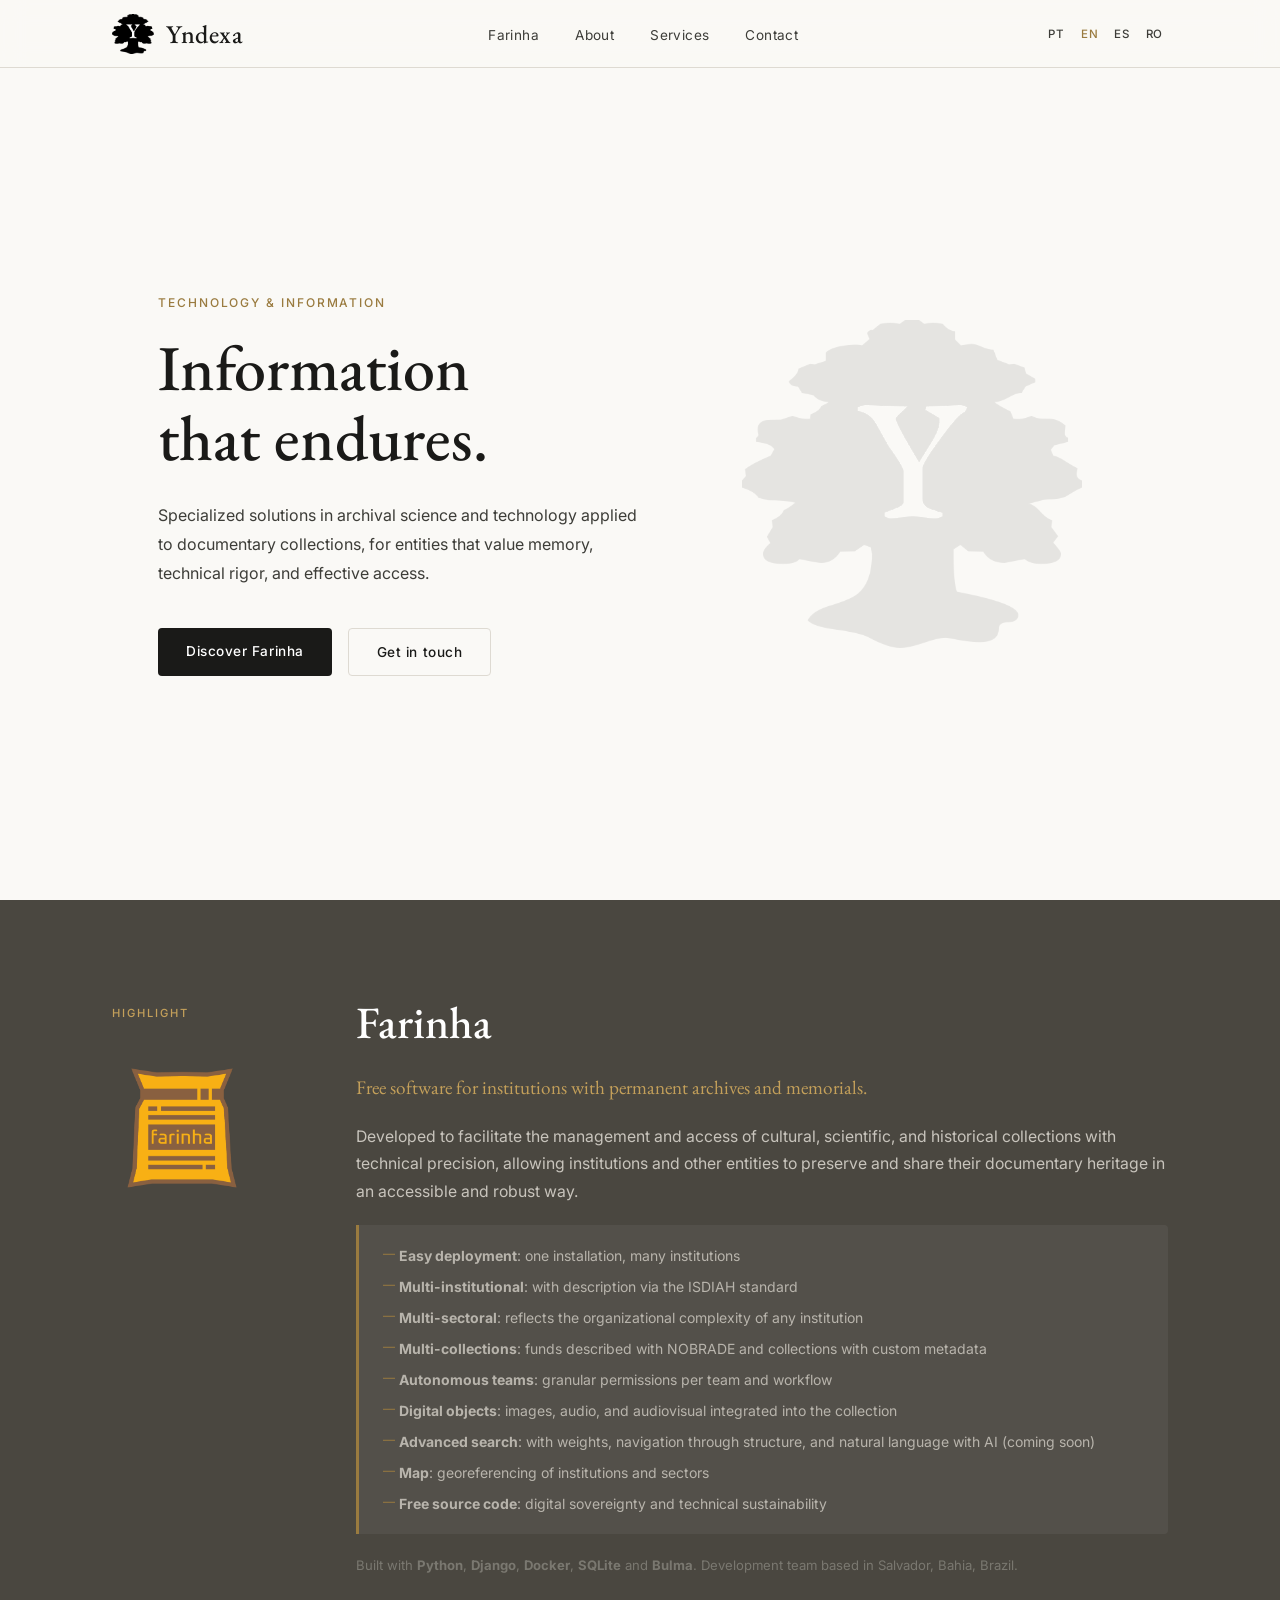
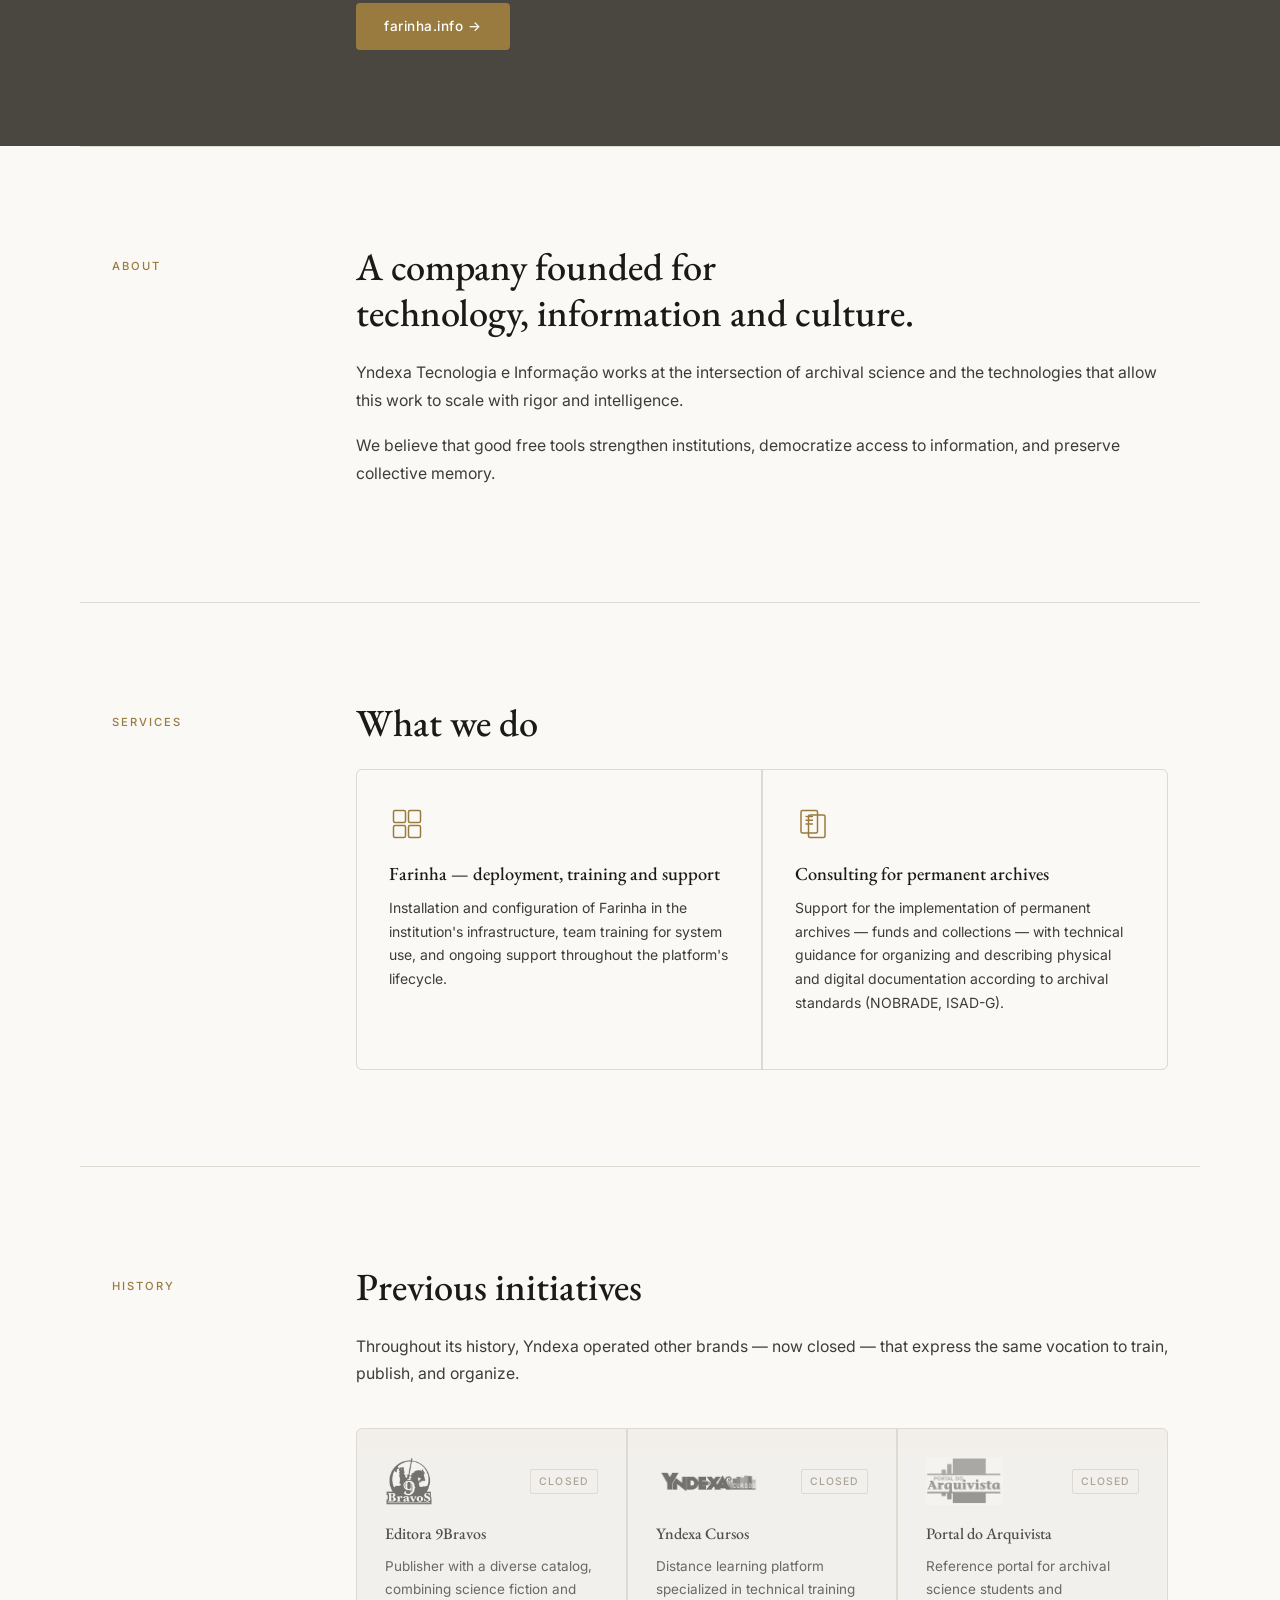
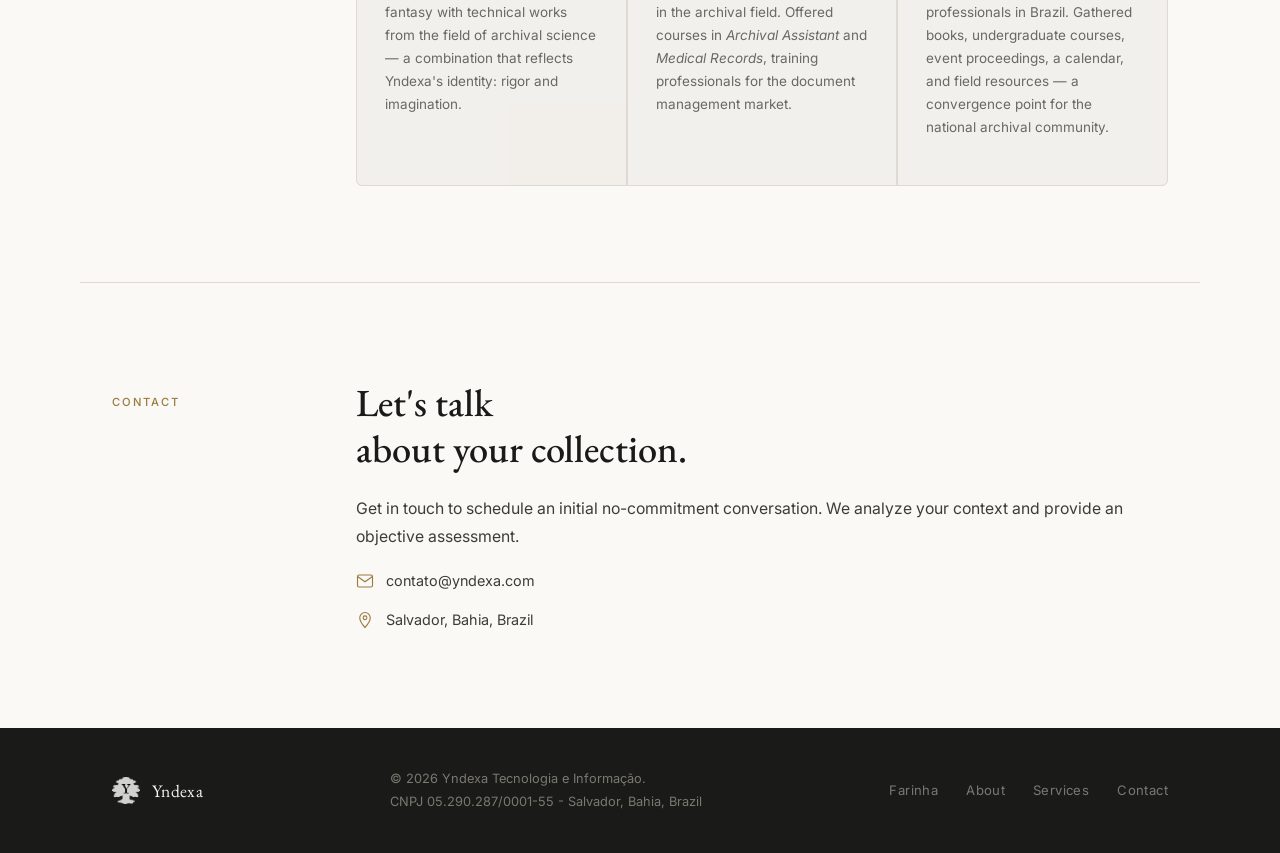
==== en/index.html @ 40dc2eb5 "Adiciona versões em inglês, espanhol e romeno - Seletor de idioma (PT/EN/ES/RO) no nav de todas as p" ====
<!DOCTYPE html>
<html lang="en">
<head>
  <meta charset="UTF-8" />
  <meta name="viewport" content="width=device-width, initial-scale=1.0" />
  <title>Yndexa — Technology and Information</title>
  <link rel="icon" type="image/png" href="../Yndexa.png" />
  <link rel="stylesheet" href="../styles.css" />
  <link rel="preconnect" href="https://fonts.googleapis.com" />
  <link rel="preconnect" href="https://fonts.gstatic.com" crossorigin />
  <link href="https://fonts.googleapis.com/css2?family=EB+Garamond:ital,wght@0,400;0,500;0,600;1,400&family=Inter:wght@300;400;500&display=swap" rel="stylesheet" />
</head>
<body>

  <!-- NAV -->
  <header class="site-header">
    <nav class="nav container">
      <a href="../" class="nav-brand">
        <img src="../Yndexa.png" alt="Yndexa" class="nav-logo" />
        <span class="nav-name">Yndexa</span>
      </a>
      <ul class="nav-links">
        <li><a href="#farinha">Farinha</a></li>
        <li><a href="#about">About</a></li>
        <li><a href="#services">Services</a></li>
        <li><a href="#contact">Contact</a></li>
      </ul>
      <div class="nav-lang">
        <a href="/">PT</a>
        <a href="/en/" class="active">EN</a>
        <a href="/es/">ES</a>
        <a href="/ro/">RO</a>
      </div>
      <button class="nav-toggle" aria-label="Menu" id="navToggle">
        <span></span><span></span><span></span>
      </button>
    </nav>
  </header>

  <!-- HERO -->
  <section class="hero">
    <div class="hero-inner container">
      <div class="hero-text">
        <p class="hero-eyebrow">Technology &amp; Information</p>
        <h1 class="hero-title">Information<br/>that endures.</h1>
        <p class="hero-sub">
          Specialized solutions in archival science and technology applied to documentary collections,
          for entities that value memory, technical rigor, and effective access.
        </p>
        <div class="hero-cta">
          <a href="#farinha" class="btn btn-primary">Discover Farinha</a>
          <a href="#contact" class="btn btn-ghost">Get in touch</a>
        </div>
      </div>
      <div class="hero-emblem">
        <img src="../Yndexa.png" alt="Yndexa" />
      </div>
    </div>
  </section>

  <!-- FARINHA -->
  <section class="farinha section" id="farinha">
    <div class="container about-grid">
      <div class="about-label">
        <span class="section-tag">Highlight</span>
        <div class="farinha-logo">
          <img src="../farinha.png" alt="Farinha — free software for archives" />
        </div>
      </div>
      <div class="about-content farinha-text">
        <h2 class="section-title">Farinha</h2>
        <p class="farinha-tagline">
          Free software for institutions with permanent archives and memorials.
        </p>
        <p>
          Developed to facilitate the management and access of cultural, scientific,
          and historical collections with technical precision, allowing institutions and other entities
          to preserve and share their documentary heritage in an accessible and robust way.
        </p>
        <ul class="farinha-features">
          <li><strong>Easy deployment</strong>: one installation, many institutions</li>
          <li><strong>Multi-institutional</strong>: with description via the ISDIAH standard</li>
          <li><strong>Multi-sectoral</strong>: reflects the organizational complexity of any institution</li>
          <li><strong>Multi-collections</strong>: funds described with NOBRADE and collections with custom metadata</li>
          <li><strong>Autonomous teams</strong>: granular permissions per team and workflow</li>
          <li><strong>Digital objects</strong>: images, audio, and audiovisual integrated into the collection</li>
          <li><strong>Advanced search</strong>: with weights, navigation through structure, and natural language with AI (coming soon)</li>
          <li><strong>Map</strong>: georeferencing of institutions and sectors</li>
          <li><strong>Free source code</strong>: digital sovereignty and technical sustainability</li>
        </ul>
        <p class="farinha-stack">
          Built with <strong>Python</strong>, <strong>Django</strong>, <strong>Docker</strong>, <strong>SQLite</strong> and <strong>Bulma</strong>.
          Development team based in Salvador, Bahia, Brazil.
        </p>
        <a href="https://farinha.info" class="btn btn-primary" target="_blank" rel="noopener">
          farinha.info &rarr;
        </a>
      </div>
    </div>
  </section>

  <!-- DIVISOR -->
  <div class="divider container"><hr /></div>

  <!-- ABOUT -->
  <section class="about section" id="about">
    <div class="container about-grid">
      <div class="about-label">
        <span class="section-tag">About</span>
      </div>
      <div class="about-content">
        <h2 class="section-title">A company founded for<br/>technology, information and culture.</h2>
        <p>
          Yndexa Tecnologia e Informação works at the intersection of archival science and the technologies
          that allow this work to scale with rigor and intelligence.
        </p>
        <p>
          We believe that good free tools strengthen institutions, democratize
          access to information, and preserve collective memory.
        </p>
      </div>
    </div>
  </section>

  <!-- DIVISOR -->
  <div class="divider container"><hr /></div>

  <!-- SERVICES -->
  <section class="services section" id="services">
    <div class="container about-grid">
      <div class="about-label">
        <span class="section-tag">Services</span>
      </div>
      <div class="about-content">
        <h2 class="section-title">What we do</h2>
      <div class="services-grid services-grid--two">

        <article class="service-card">
          <div class="service-icon">
            <svg viewBox="0 0 48 48" fill="none" xmlns="http://www.w3.org/2000/svg">
              <rect x="6" y="6" width="16" height="16" rx="2" stroke="currentColor" stroke-width="2"/>
              <rect x="26" y="6" width="16" height="16" rx="2" stroke="currentColor" stroke-width="2"/>
              <rect x="6" y="26" width="16" height="16" rx="2" stroke="currentColor" stroke-width="2"/>
              <rect x="26" y="26" width="16" height="16" rx="2" stroke="currentColor" stroke-width="2"/>
            </svg>
          </div>
          <h3>Farinha — deployment, training and support</h3>
          <p>
            Installation and configuration of Farinha in the institution's infrastructure,
            team training for system use, and ongoing support
            throughout the platform's lifecycle.
          </p>
        </article>

        <article class="service-card">
          <div class="service-icon">
            <svg viewBox="0 0 48 48" fill="none" xmlns="http://www.w3.org/2000/svg">
              <rect x="8" y="6" width="22" height="30" rx="2" stroke="currentColor" stroke-width="2"/>
              <rect x="18" y="12" width="22" height="30" rx="2" stroke="currentColor" stroke-width="2"/>
              <line x1="14" y1="14" x2="24" y2="14" stroke="currentColor" stroke-width="2"/>
              <line x1="14" y1="19" x2="24" y2="19" stroke="currentColor" stroke-width="2"/>
              <line x1="14" y1="24" x2="24" y2="24" stroke="currentColor" stroke-width="2"/>
            </svg>
          </div>
          <h3>Consulting for permanent archives</h3>
          <p>
            Support for the implementation of permanent archives — funds and collections —
            with technical guidance for organizing and describing physical and digital
            documentation according to archival standards (NOBRADE, ISAD-G).
          </p>
        </article>

      </div>
      </div>
    </div>
  </section>

  <!-- DIVISOR -->
  <div class="divider container"><hr /></div>

  <!-- HISTORY -->
  <section class="history section" id="history">
    <div class="container about-grid">
      <div class="about-label">
        <span class="section-tag">History</span>
      </div>
      <div class="about-content">
        <h2 class="section-title">Previous initiatives</h2>
        <p>
          Throughout its history, Yndexa operated other brands — now closed —
          that express the same vocation to train, publish, and organize.
        </p>
        <div class="history-grid">
          <div class="history-card">
            <div class="history-header">
              <div class="history-logo">
                <img src="../9bravos.png" alt="Editora 9Bravos" />
              </div>
              <span class="badge-encerrado">Closed</span>
            </div>
            <div class="history-text">
              <h4>Editora 9Bravos</h4>
              <p>Publisher with a diverse catalog, combining science fiction and fantasy
              with technical works from the field of archival science — a combination
              that reflects Yndexa's identity: rigor and imagination.</p>
            </div>
          </div>
          <div class="history-card">
            <div class="history-header">
              <div class="history-logo history-logo--cursos">
                <img src="../yndexa_cursos.png" alt="Yndexa Cursos" />
              </div>
              <span class="badge-encerrado">Closed</span>
            </div>
            <div class="history-text">
              <h4>Yndexa Cursos</h4>
              <p>Distance learning platform specialized in technical training
              in the archival field. Offered courses in <em>Archival Assistant</em>
              and <em>Medical Records</em>, training professionals for the document
              management market.</p>
            </div>
          </div>
          <div class="history-card">
            <div class="history-header">
              <div class="history-logo">
                <img src="../portal-arquivista.png" alt="Portal do Arquivista" />
              </div>
              <span class="badge-encerrado">Closed</span>
            </div>
            <div class="history-text">
              <h4>Portal do Arquivista</h4>
              <p>Reference portal for archival science students and professionals
              in Brazil. Gathered books, undergraduate courses, event proceedings,
              a calendar, and field resources — a convergence point for
              the national archival community.</p>
            </div>
          </div>
        </div>
      </div>
    </div>
  </section>

  <!-- DIVISOR -->
  <div class="divider container"><hr /></div>

  <!-- CONTACT -->
  <section class="contact section" id="contact">
    <div class="container about-grid">
      <div class="about-label">
        <span class="section-tag">Contact</span>
      </div>
      <div class="about-content">
        <h2 class="section-title">Let's talk<br/>about your collection.</h2>
        <p>
          Get in touch to schedule an initial no-commitment conversation.
          We analyze your context and provide an objective assessment.
        </p>
        <ul class="contact-details">
          <li>
            <svg viewBox="0 0 24 24" fill="none" xmlns="http://www.w3.org/2000/svg">
              <path d="M4 4h16c1.1 0 2 .9 2 2v12c0 1.1-.9 2-2 2H4c-1.1 0-2-.9-2-2V6c0-1.1.9-2 2-2z" stroke="currentColor" stroke-width="1.5"/>
              <path d="M22 6l-10 7L2 6" stroke="currentColor" stroke-width="1.5"/>
            </svg>
            <a href="mailto:contato@yndexa.com">contato@yndexa.com</a>
          </li>
          <li>
            <svg viewBox="0 0 24 24" fill="none" xmlns="http://www.w3.org/2000/svg">
              <path d="M12 2C8.13 2 5 5.13 5 9c0 5.25 7 13 7 13s7-7.75 7-13c0-3.87-3.13-7-7-7z" stroke="currentColor" stroke-width="1.5"/>
              <circle cx="12" cy="9" r="2.5" stroke="currentColor" stroke-width="1.5"/>
            </svg>
            <span>Salvador, Bahia, Brazil</span>
          </li>
        </ul>
      </div>
    </div>
  </section>

  <!-- FOOTER -->
  <footer class="site-footer">
    <div class="container footer-inner">
      <div class="footer-brand">
        <img src="../Yndexa.png" alt="Yndexa" class="footer-logo" />
        <span>Yndexa</span>
      </div>
      <p class="footer-copy">
        &copy; <span id="year"></span> Yndexa Tecnologia e Informação.<br/>
        CNPJ 05.290.287/0001-55 - Salvador, Bahia, Brazil
      </p>
      <nav class="footer-nav">
        <a href="#farinha">Farinha</a>
        <a href="#about">About</a>
        <a href="#services">Services</a>
        <a href="#contact">Contact</a>
      </nav>
    </div>
  </footer>

  <script src="../script.js"></script>
</body>
</html>
---- styles.css ----
/* =========================================
   YNDEXA — Stylesheet
   ========================================= */

/* --- Reset & Base --- */
*, *::before, *::after {
  box-sizing: border-box;
  margin: 0;
  padding: 0;
}

:root {
  --ink:        #1a1a18;
  --ink-soft:   #3d3d38;
  --parchment:  #f5f3ee;
  --paper:      #faf9f6;
  --gold:       #9a7b3f;
  --gold-light: #c4a05a;
  --border:     #dedad2;
  --white:      #ffffff;

  --font-serif: 'EB Garamond', Georgia, serif;
  --font-sans:  'Inter', system-ui, sans-serif;

  --nav-h: 68px;
  --section-gap: 96px;
  --radius: 4px;
  --transition: 0.22s ease;
}

html {
  scroll-behavior: smooth;
  font-size: 16px;
}

body {
  font-family: var(--font-sans);
  background: var(--paper);
  color: var(--ink);
  line-height: 1.65;
  -webkit-font-smoothing: antialiased;
}

/* --- Container --- */
.container {
  max-width: 1120px;
  margin: 0 auto;
  padding: 0 32px;
}

/* --- Typography --- */
h1, h2, h3 {
  font-family: var(--font-serif);
  font-weight: 500;
  line-height: 1.2;
  color: var(--ink);
}

p {
  color: var(--ink-soft);
  font-size: 0.9875rem;
  line-height: 1.75;
}

a {
  color: inherit;
  text-decoration: none;
  transition: color var(--transition);
}

/* --- Section shared --- */
.section {
  padding: var(--section-gap) 0;
}

.section-tag {
  display: inline-block;
  font-family: var(--font-sans);
  font-size: 0.7rem;
  font-weight: 500;
  letter-spacing: 0.18em;
  text-transform: uppercase;
  color: var(--gold);
  margin-bottom: 16px;
}

.section-title {
  font-size: clamp(1.75rem, 3vw, 2.4rem);
  margin-bottom: 24px;
}

.section-header {
  margin-bottom: 56px;
}

.section-header p {
  margin-top: 8px;
  max-width: 600px;
}

/* --- Buttons --- */
.btn {
  display: inline-block;
  padding: 12px 28px;
  font-family: var(--font-sans);
  font-size: 0.85rem;
  font-weight: 500;
  letter-spacing: 0.04em;
  border-radius: var(--radius);
  cursor: pointer;
  transition: all var(--transition);
  border: none;
}

.btn-primary {
  background: var(--ink);
  color: var(--white);
}

.btn-primary:hover {
  background: var(--ink-soft);
}

.btn-ghost {
  background: transparent;
  color: var(--ink);
  border: 1.5px solid var(--border);
}

.btn-ghost:hover {
  border-color: var(--ink);
}

/* --- Divider --- */
.divider {
  padding: 0;
}

.divider hr {
  border: none;
  border-top: 1px solid var(--border);
}

/* =========================================
   HEADER / NAV
   ========================================= */
.site-header {
  position: fixed;
  top: 0;
  left: 0;
  right: 0;
  z-index: 100;
  background: rgba(250, 249, 246, 0.9);
  backdrop-filter: blur(12px);
  -webkit-backdrop-filter: blur(12px);
  border-bottom: 1px solid var(--border);
  height: var(--nav-h);
}

.nav {
  display: flex;
  align-items: center;
  justify-content: space-between;
  height: var(--nav-h);
}

.nav-brand {
  display: flex;
  align-items: center;
  gap: 12px;
}

.nav-logo {
  width: 42px;
  height: 42px;
  object-fit: contain;
}

.nav-name {
  font-family: var(--font-serif);
  font-size: 1.6rem;
  font-weight: 500;
  color: var(--ink);
  letter-spacing: 0.02em;
}

.nav-links {
  display: flex;
  list-style: none;
  gap: 36px;
}

.nav-links a {
  font-size: 0.85rem;
  font-weight: 400;
  color: var(--ink-soft);
  letter-spacing: 0.03em;
}

.nav-links a:hover {
  color: var(--ink);
}

.nav-lang {
  display: flex;
  gap: 6px;
  align-items: center;
}

.nav-lang a {
  font-size: 0.72rem;
  font-weight: 500;
  color: var(--ink-soft);
  text-decoration: none;
  letter-spacing: 0.06em;
  padding: 2px 5px;
  border-radius: var(--radius);
  transition: color var(--transition);
}

.nav-lang a:hover,
.nav-lang a.active {
  color: var(--gold);
}

.nav-toggle {
  display: none;
  flex-direction: column;
  gap: 5px;
  background: none;
  border: none;
  cursor: pointer;
  padding: 4px;
}

.nav-toggle span {
  display: block;
  width: 22px;
  height: 1.5px;
  background: var(--ink);
  transition: all var(--transition);
}

/* =========================================
   HERO
   ========================================= */
.hero {
  min-height: 100vh;
  display: flex;
  align-items: center;
  padding-top: var(--nav-h);
  background: var(--paper);
}

.hero-inner {
  display: grid;
  grid-template-columns: 1fr 420px;
  gap: 64px;
  align-items: center;
  padding-top: 48px;
  padding-bottom: 48px;
}

.hero-eyebrow {
  font-family: var(--font-sans);
  font-size: 0.75rem;
  font-weight: 500;
  letter-spacing: 0.16em;
  text-transform: uppercase;
  color: var(--gold);
  margin-bottom: 20px;
}

.hero-title {
  font-size: clamp(2.5rem, 5vw, 4rem);
  line-height: 1.1;
  margin-bottom: 28px;
}

.hero-sub {
  font-size: 1rem;
  max-width: 480px;
  margin-bottom: 40px;
  line-height: 1.8;
}

.hero-cta {
  display: flex;
  gap: 16px;
  flex-wrap: wrap;
}

.hero-emblem {
  display: flex;
  align-items: center;
  justify-content: center;
}

.hero-emblem img {
  width: 100%;
  max-width: 340px;
  opacity: 0.08;
  filter: contrast(2);
}

/* =========================================
   ABOUT
   ========================================= */
.about-grid {
  display: grid;
  grid-template-columns: 180px 1fr;
  gap: 64px;
  align-items: start;
}

.about-label {
  padding-top: 8px;
}

.about-content p {
  margin-bottom: 18px;
}


/* --- History cards (inside About) --- */
.history-grid {
  display: grid;
  grid-template-columns: repeat(3, 1fr);
  gap: 2px;
  background: var(--border);
  border: 1px solid var(--border);
  border-radius: calc(var(--radius) + 2px);
  overflow: hidden;
  margin-top: 40px;
}

.history-card {
  background: var(--paper);
  padding: 28px;
  display: flex;
  flex-direction: column;
  gap: 16px;
  opacity: 0.72;
}

.history-header {
  display: flex;
  align-items: center;
  justify-content: space-between;
  gap: 12px;
}

.history-logo {
  height: 48px;
  display: flex;
  align-items: center;
}

.history-logo img {
  height: 100%;
  width: auto;
  object-fit: contain;
  object-position: left center;
  filter: grayscale(1);
  opacity: 0.7;
}

.badge-encerrado {
  display: inline-block;
  font-size: 0.65rem;
  font-weight: 500;
  letter-spacing: 0.1em;
  text-transform: uppercase;
  color: #9a8e80;
  border: 1px solid var(--border);
  border-radius: 2px;
  padding: 3px 8px;
  white-space: nowrap;
  flex-shrink: 0;
}

.history-text h4 {
  font-family: var(--font-serif);
  font-size: 1rem;
  font-weight: 500;
  margin-bottom: 8px;
  color: var(--ink);
}

.history-text p {
  font-size: 0.845rem;
  line-height: 1.7;
}

@media (max-width: 900px) {
  .history-grid {
    grid-template-columns: 1fr 1fr;
  }
}

@media (max-width: 600px) {
  .history-grid {
    grid-template-columns: 1fr;
  }
}

/* =========================================
   SERVICES
   ========================================= */
.services-grid {
  display: grid;
  grid-template-columns: repeat(3, 1fr);
  gap: 2px;
  background: var(--border);
  border: 1px solid var(--border);
  border-radius: calc(var(--radius) + 2px);
  overflow: hidden;
}

.services-grid--two {
  grid-template-columns: repeat(2, 1fr);
}

.service-card {
  background: var(--paper);
  padding: 36px 32px;
  transition: background var(--transition);
}

.service-card:hover {
  background: var(--parchment);
}

.service-icon {
  width: 36px;
  height: 36px;
  color: var(--gold);
  margin-bottom: 20px;
}

.service-icon svg {
  width: 100%;
  height: 100%;
}

.service-card h3 {
  font-family: var(--font-serif);
  font-size: 1.15rem;
  font-weight: 500;
  margin-bottom: 12px;
}

.service-card p {
  font-size: 0.875rem;
  line-height: 1.7;
}

/* =========================================
   FARINHA
   ========================================= */
.farinha {
  background: #4a4740;
  color: var(--parchment);
}

.farinha .section-tag {
  color: var(--gold-light);
}

.farinha .section-title {
  color: var(--white);
  font-size: clamp(2rem, 3.5vw, 3rem);
}

.farinha-inner {
  display: grid;
  grid-template-columns: 260px 1fr;
  gap: 80px;
  align-items: center;
}

.farinha .about-label {
  display: flex;
  flex-direction: column;
  gap: 20px;
}

.farinha-tagline {
  font-family: var(--font-serif);
  font-size: 1.2rem;
  color: var(--gold-light) !important;
  margin-bottom: 20px !important;
  line-height: 1.5;
}

.farinha-text p {
  color: #c8c4bc;
  margin-bottom: 18px;
}

.farinha-text .btn-primary {
  background: var(--gold);
  color: var(--white);
  margin-top: 8px;
}

.farinha-text .btn-primary:hover {
  background: var(--gold-light);
}

.farinha-features {
  list-style: none;
  display: flex;
  flex-direction: column;
  gap: 10px;
  margin: 20px 0 20px;
  padding: 20px 24px;
  background: rgba(255,255,255,0.05);
  border-left: 3px solid var(--gold);
  border-radius: 0 var(--radius) var(--radius) 0;
}

.farinha-features li {
  font-size: 0.875rem;
  color: #b8b4ac;
  padding-left: 16px;
  position: relative;
  line-height: 1.5;
}

.farinha-features li::before {
  content: '—';
  position: absolute;
  left: 0;
  color: var(--gold);
  font-size: 0.75rem;
}

.farinha-stack {
  font-size: 0.82rem !important;
  color: #7a7870 !important;
}

.farinha-logo img {
  width: 100%;
  max-width: 140px;
}

/* =========================================
   CONTACT
   ========================================= */


.contact-details {
  list-style: none;
  display: flex;
  flex-direction: column;
  gap: 16px;
}

.contact-details li {
  display: flex;
  align-items: center;
  gap: 12px;
  font-size: 0.9rem;
  color: var(--ink-soft);
}

.contact-details svg {
  width: 18px;
  height: 18px;
  color: var(--gold);
  flex-shrink: 0;
}

.contact-details a:hover {
  color: var(--gold);
}


/* =========================================
   FOOTER
   ========================================= */
.site-footer {
  background: var(--ink);
  color: var(--parchment);
  padding: 40px 0;
}

.footer-inner {
  display: flex;
  align-items: center;
  justify-content: space-between;
  flex-wrap: wrap;
  gap: 24px;
}

.footer-brand {
  display: flex;
  align-items: center;
  gap: 12px;
  font-family: var(--font-serif);
  font-size: 1.1rem;
  letter-spacing: 0.02em;
}

.footer-logo {
  width: 28px;
  height: 28px;
  object-fit: contain;
  filter: invert(1);
  opacity: 0.8;
}

.footer-copy {
  font-size: 0.8rem;
  color: #7a7870;
}

.footer-nav {
  display: flex;
  gap: 28px;
}

.footer-nav a {
  font-size: 0.82rem;
  color: #7a7870;
  letter-spacing: 0.03em;
  transition: color var(--transition);
}

.footer-nav a:hover {
  color: var(--parchment);
}

/* =========================================
   RESPONSIVE
   ========================================= */
@media (max-width: 900px) {
  .hero-inner {
    grid-template-columns: 1fr;
  }

  .hero-emblem {
    display: none;
  }

  .about-grid {
    grid-template-columns: 1fr;
    gap: 8px;
  }

  .about-label {
    padding-top: 0;
  }

  .services-grid {
    grid-template-columns: repeat(2, 1fr);
  }

  .contact-grid {
    grid-template-columns: 1fr;
    gap: 48px;
  }

  .farinha-logo img {
    max-width: 100px;
  }
}

@media (max-width: 600px) {
  :root {
    --section-gap: 64px;
  }

  .container {
    padding: 0 20px;
  }

  .nav-links {
    display: none;
    position: fixed;
    top: var(--nav-h);
    left: 0;
    right: 0;
    background: var(--paper);
    border-bottom: 1px solid var(--border);
    flex-direction: column;
    padding: 24px 20px;
    gap: 20px;
  }

  .nav-links.open {
    display: flex;
  }

  .nav-toggle {
    display: flex;
  }

  .services-grid {
    grid-template-columns: 1fr;
  }

  .hero-title {
    font-size: 2.2rem;
  }

  .about-stats {
    gap: 32px;
  }

  .footer-inner {
    flex-direction: column;
    align-items: flex-start;
    gap: 16px;
  }

  .footer-nav {
    gap: 20px;
  }
}
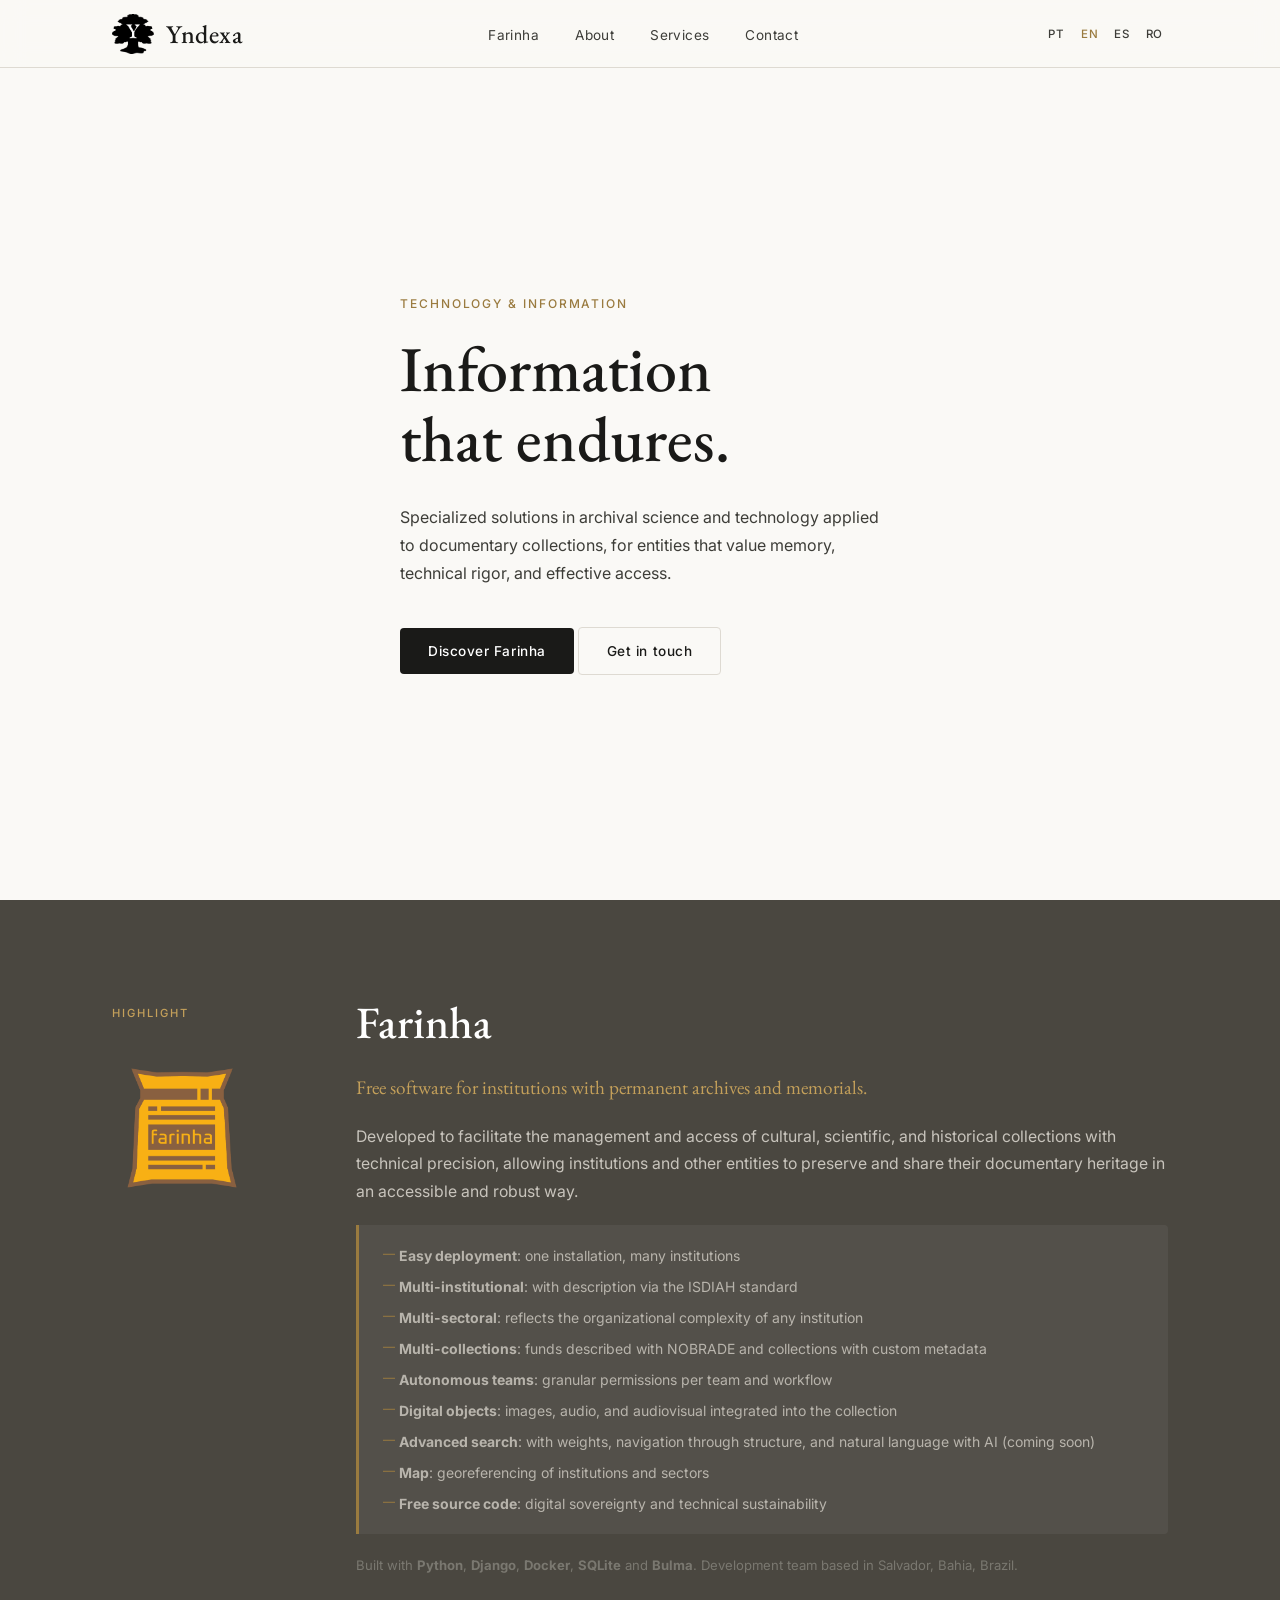
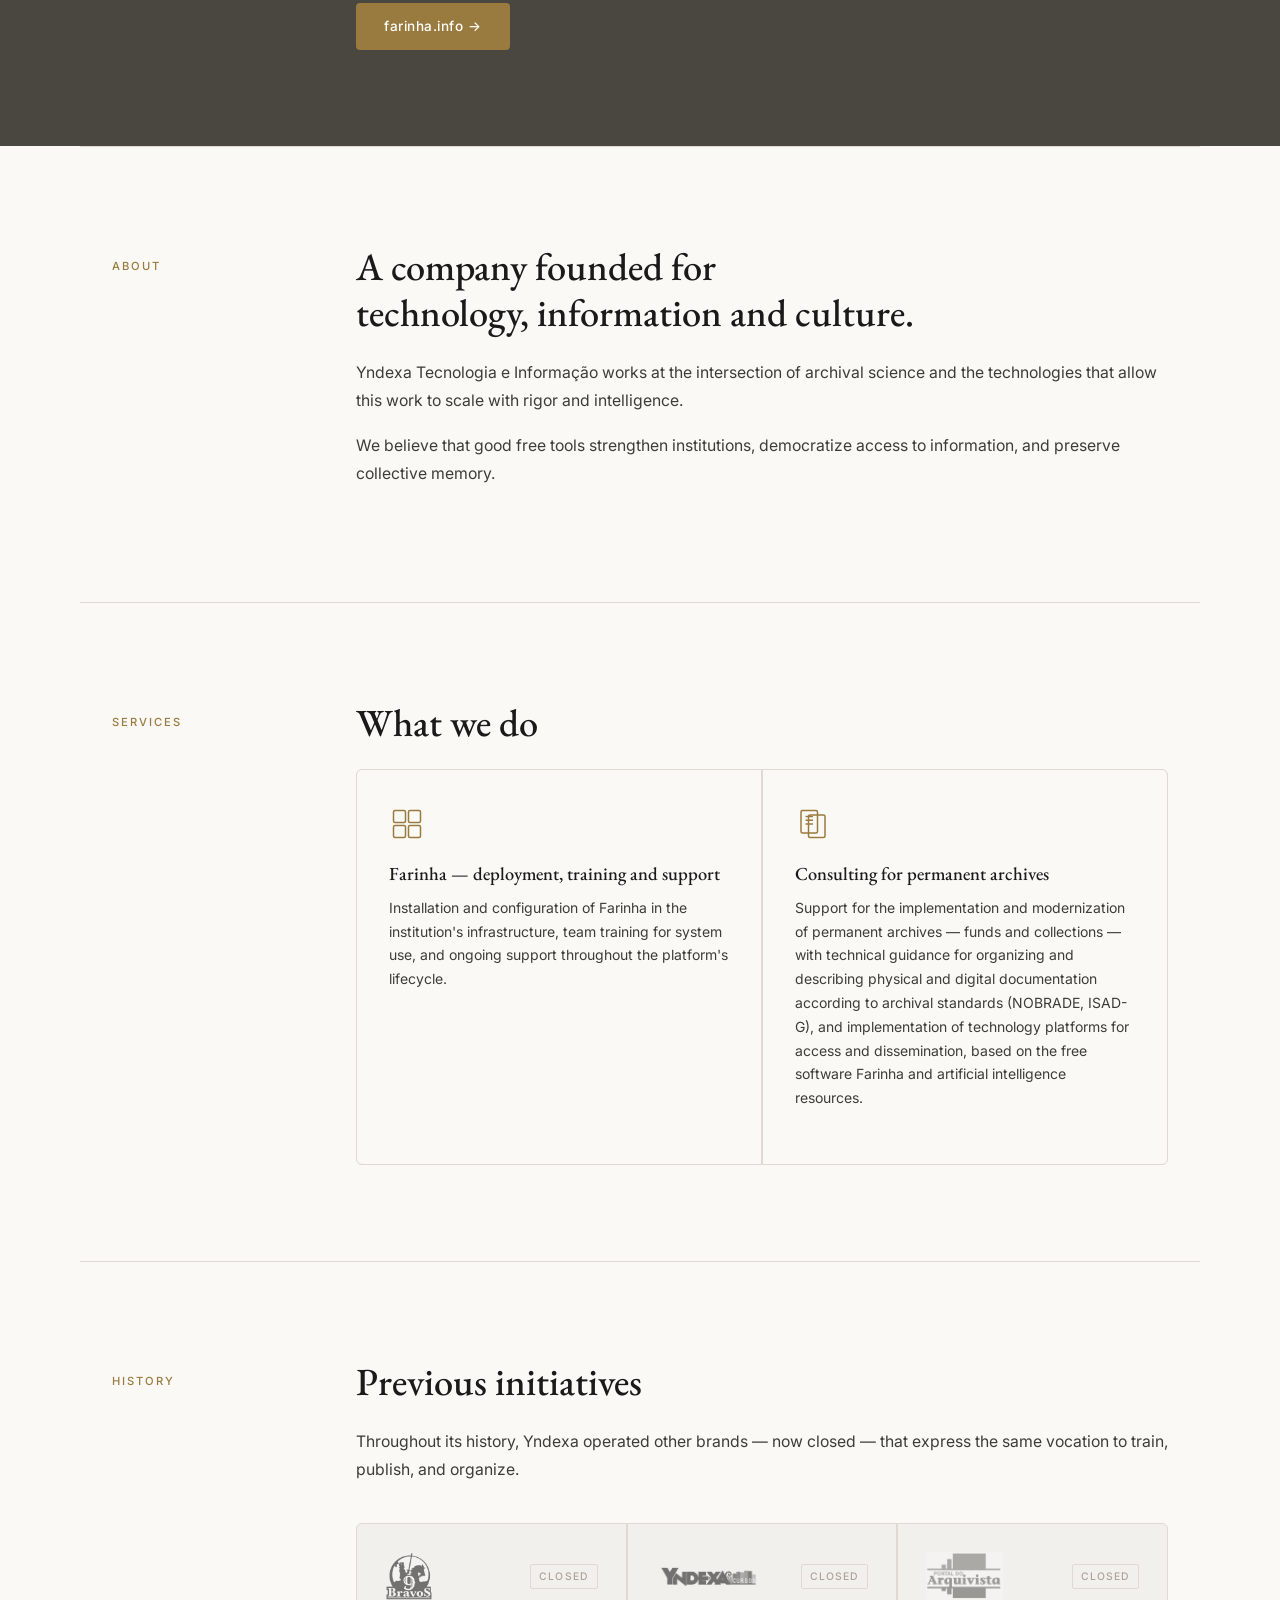
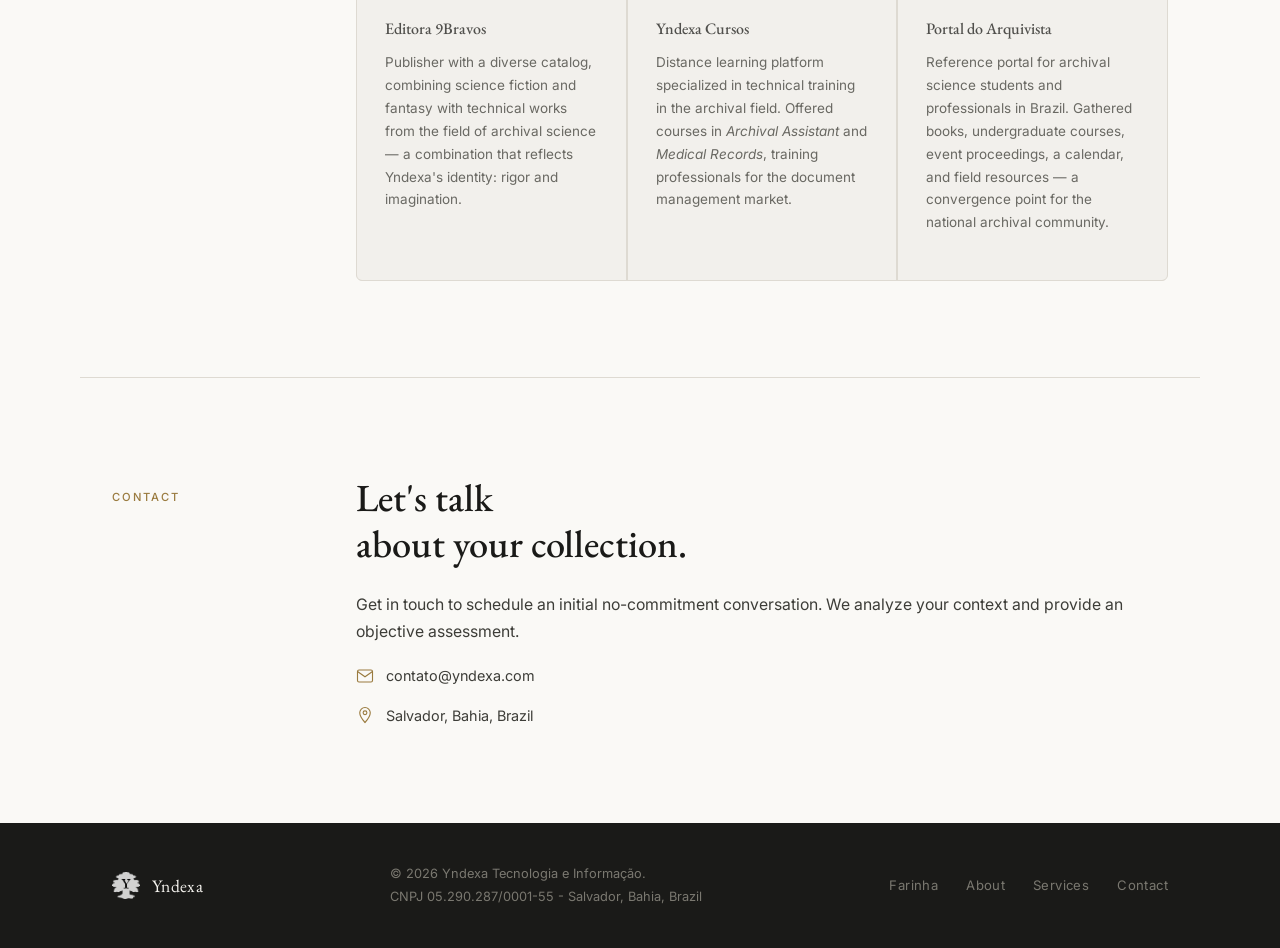
==== commit b4415443: "feat: add modernização + Farinha/AI to consultoria description" ====
--- a/en/index.html
+++ b/en/index.html
@@ -8,7 +8,7 @@
   <link rel="stylesheet" href="../styles.css" />
   <link rel="preconnect" href="https://fonts.googleapis.com" />
   <link rel="preconnect" href="https://fonts.gstatic.com" crossorigin />
-  <link href="https://fonts.googleapis.com/css2?family=EB+Garamond:ital,wght@0,400;0,500;0,600;1,400&family=Inter:wght@300;400;500&display=swap" rel="stylesheet" />
+  <link href="https://fonts.googleapis.com/css2?family=EB+Garamond:ital,wght@0,400;0,500;0,600;1,400&family=Noto+Serif:ital,wght@0,400;0,500;0,600;1,400&family=Inter:wght@300;400;500&display=swap" rel="stylesheet" />
 </head>
 <body>
 
@@ -164,9 +164,11 @@
           </div>
           <h3>Consulting for permanent archives</h3>
           <p>
-            Support for the implementation of permanent archives — funds and collections —
+            Support for the implementation and modernization of permanent archives — funds and collections —
             with technical guidance for organizing and describing physical and digital
-            documentation according to archival standards (NOBRADE, ISAD-G).
+            documentation according to archival standards (NOBRADE, ISAD-G),
+            and implementation of technology platforms for access and dissemination,
+            based on the free software Farinha and artificial intelligence resources.
           </p>
         </article>
 
--- a/styles.css
+++ b/styles.css
@@ -19,7 +19,7 @@
   --border:     #dedad2;
   --white:      #ffffff;
 
-  --font-serif: 'EB Garamond', Georgia, serif;
+  --font-serif: 'EB Garamond', 'Noto Serif', Georgia, serif;
   --font-sans:  'Inter', system-ui, sans-serif;
 
   --nav-h: 68px;
@@ -253,12 +253,20 @@
 }
 
 .hero-inner {
-  display: grid;
-  grid-template-columns: 1fr 420px;
-  gap: 64px;
-  align-items: center;
+  display: flex;
+  flex-direction: column;
+  align-items: flex-start;
+  gap: 0;
   padding-top: 48px;
   padding-bottom: 48px;
+}
+
+.hero-text {
+  max-width: 720px;
+}
+
+.hero-emblem {
+  display: none;
 }
 
 .hero-eyebrow {
@@ -281,26 +289,6 @@
   font-size: 1rem;
   max-width: 480px;
   margin-bottom: 40px;
-  line-height: 1.8;
-}
-
-.hero-cta {
-  display: flex;
-  gap: 16px;
-  flex-wrap: wrap;
-}
-
-.hero-emblem {
-  display: flex;
-  align-items: center;
-  justify-content: center;
-}
-
-.hero-emblem img {
-  width: 100%;
-  max-width: 340px;
-  opacity: 0.08;
-  filter: contrast(2);
 }
 
 /* =========================================
@@ -637,14 +625,6 @@
    RESPONSIVE
    ========================================= */
 @media (max-width: 900px) {
-  .hero-inner {
-    grid-template-columns: 1fr;
-  }
-
-  .hero-emblem {
-    display: none;
-  }
-
   .about-grid {
     grid-template-columns: 1fr;
     gap: 8px;
